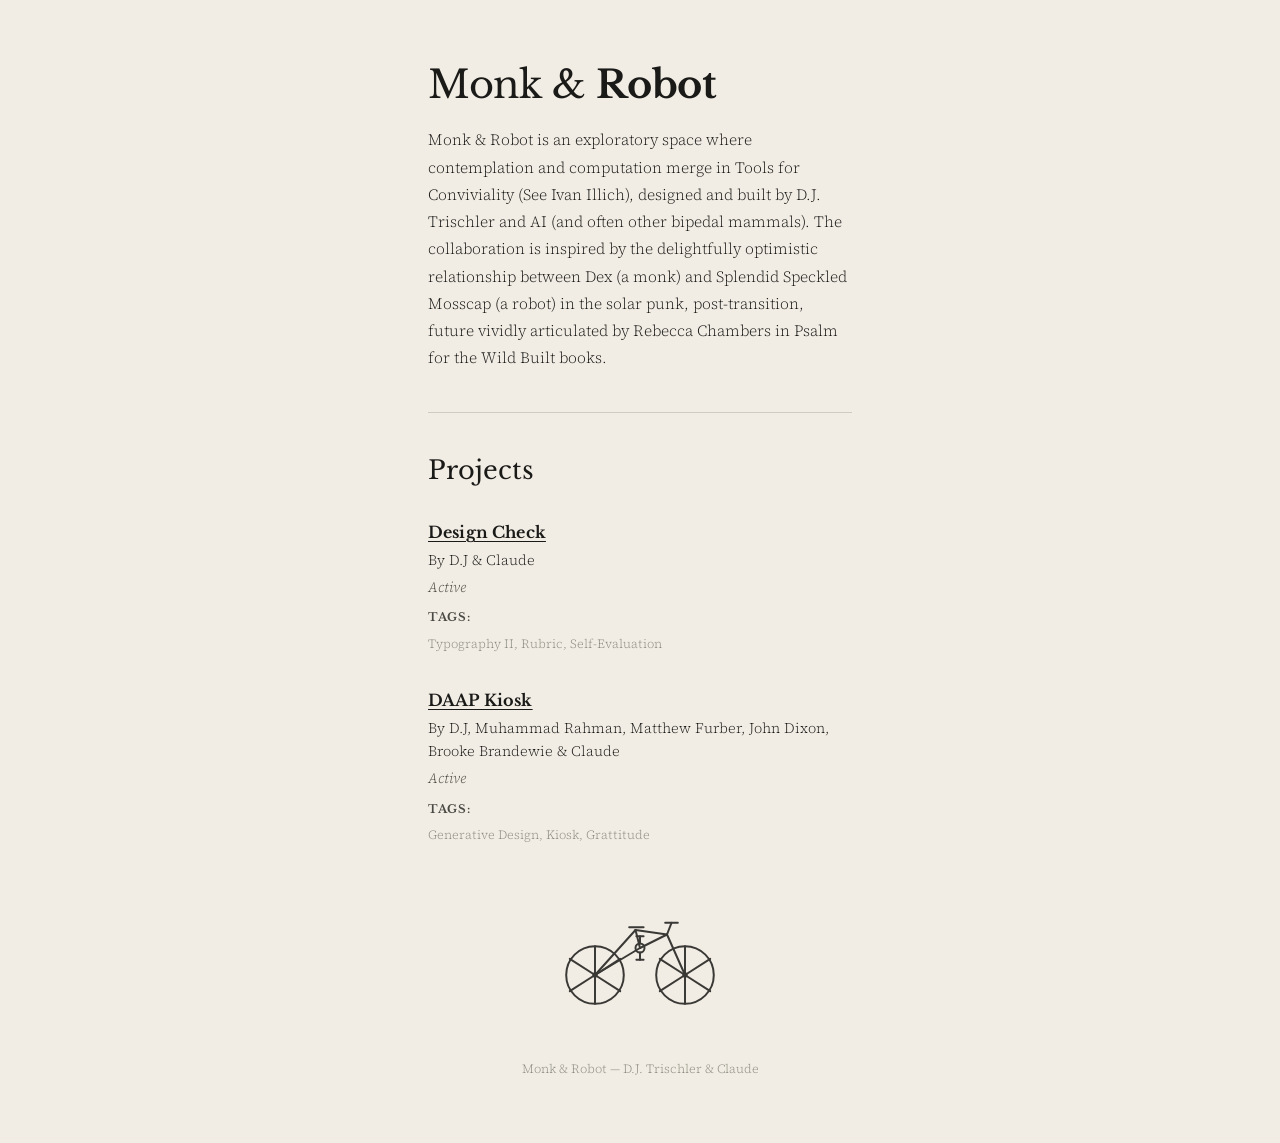
==== index.html @ bfb4215f "First Stab" ====
<!DOCTYPE html>
<html lang="en">
<head>
  <meta charset="UTF-8" />
  <meta name="viewport" content="width=device-width, initial-scale=1.0" />
  <meta name="description" content="Monk & Robot — an exploratory space where contemplation and computation merge." />
  <title>Monk & Robot</title>
  <link rel="stylesheet" href="style.css" />
</head>
<body>

  <header class="site-header">
    <h1 class="site-title">Monk &amp; <strong>Robot</strong></h1>
    <p class="site-description">
      Monk &amp; Robot is an exploratory space where contemplation and computation 
      merge in Tools for Conviviality (See Ivan Illich), designed and built by 
      D.J. Trischler and AI (and often other bipedal mammals). The collaboration 
      is inspired by the delightfully optimistic relationship between Dex (a monk) 
      and Splendid Speckled Mosscap (a robot) in the solar punk, post-transition, 
      future vividly articulated by Rebecca Chambers in Psalm for the Wild Built books.
    </p>
  </header>

  <hr class="divider" />

  <main>
    <section aria-label="Projects">
      <h2 class="section-title">Projects</h2>

      <div class="projects">

        <article class="project">
          <h3 class="project-title">Design Check</h3>
          <p class="project-collaborators">By D.J &amp; Claude</p>
          <p class="project-status">Active</p>
          <div class="project-tags">
            <span class="label">Tags:</span>
            <span class="tags">Typography II, Rubric, Self-Evaluation</span>
          </div>
        </article>

        <article class="project">
          <h3 class="project-title">DAAP Kiosk</h3>
          <p class="project-collaborators">By D.J, Muhammad Rahman, Matthew Furber, John Dixon, Brooke Brandewie &amp; Claude</p>
          <p class="project-status">Active</p>
          <div class="project-tags">
            <span class="label">Tags:</span>
            <span class="tags">Generative Design, Kiosk, Grattitude</span>
          </div>
        </article>

      </div>
    </section>
  </main>

  <!-- Bicycle SVG illustration -->
  <div class="illustration" aria-hidden="true">
    <svg viewBox="0 0 200 120" xmlns="http://www.w3.org/2000/svg" fill="none" stroke="#1a1a18" stroke-width="2.2" stroke-linecap="round" stroke-linejoin="round">
      <!-- Rear wheel -->
      <circle cx="50" cy="80" r="32"/>
      <circle cx="50" cy="80" r="3" fill="#1a1a18" stroke="none"/>
      <!-- Front wheel -->
      <circle cx="150" cy="80" r="32"/>
      <circle cx="150" cy="80" r="3" fill="#1a1a18" stroke="none"/>
      <!-- Frame: chainstay -->
      <line x1="50" y1="80" x2="100" y2="50"/>
      <!-- Frame: seat tube -->
      <line x1="100" y1="50" x2="95" y2="30"/>
      <!-- Frame: top tube -->
      <line x1="95" y1="30" x2="130" y2="35"/>
      <!-- Frame: down tube -->
      <line x1="130" y1="35" x2="100" y2="50"/>
      <!-- Frame: seat stay -->
      <line x1="95" y1="30" x2="50" y2="80"/>
      <!-- Fork -->
      <line x1="130" y1="35" x2="150" y2="80"/>
      <!-- Handlebar stem -->
      <line x1="130" y1="35" x2="135" y2="22"/>
      <!-- Handlebars -->
      <line x1="128" y1="22" x2="142" y2="22"/>
      <!-- Saddle -->
      <line x1="88" y1="27" x2="104" y2="27"/>
      <!-- Pedal crank -->
      <circle cx="100" cy="50" r="5"/>
      <!-- Pedals -->
      <line x1="100" y1="55" x2="100" y2="63"/>
      <line x1="96" y1="63" x2="104" y2="63"/>
      <line x1="100" y1="45" x2="100" y2="37"/>
      <line x1="96" y1="37" x2="104" y2="37"/>
      <!-- Spokes rear -->
      <line x1="50" y1="48" x2="50" y2="80"/>
      <line x1="22" y1="62" x2="50" y2="80"/>
      <line x1="22" y1="98" x2="50" y2="80"/>
      <line x1="50" y1="112" x2="50" y2="80"/>
      <line x1="78" y1="98" x2="50" y2="80"/>
      <line x1="78" y1="62" x2="50" y2="80"/>
      <!-- Spokes front -->
      <line x1="150" y1="48" x2="150" y2="80"/>
      <line x1="122" y1="62" x2="150" y2="80"/>
      <line x1="122" y1="98" x2="150" y2="80"/>
      <line x1="150" y1="112" x2="150" y2="80"/>
      <line x1="178" y1="98" x2="150" y2="80"/>
      <line x1="178" y1="62" x2="150" y2="80"/>
    </svg>
  </div>

  <footer class="site-footer">
    <p>Monk &amp; Robot &mdash; D.J. Trischler &amp; Claude</p>
  </footer>

</body>
</html>
---- style.css ----
@import url('https://fonts.googleapis.com/css2?family=Libre+Baskerville:ital,wght@0,400;0,700;1,400&family=Source+Serif+4:ital,opsz,wght@0,8..60,300;0,8..60,400;1,8..60,300&display=swap');

*, *::before, *::after {
  box-sizing: border-box;
  margin: 0;
  padding: 0;
}

:root {
  --bg: #f2ede4;
  --ink: #1a1a18;
  --ink-muted: #4a4a44;
  --ink-faint: #8a8a80;
  --accent: #1a1a18;
  --max-width: 480px;
  --page-pad: 1.75rem;
}

html {
  font-size: 16px;
  -webkit-font-smoothing: antialiased;
}

body {
  background-color: var(--bg);
  color: var(--ink);
  font-family: 'Source Serif 4', Georgia, serif;
  font-weight: 300;
  line-height: 1.65;
  min-height: 100vh;
  padding: 3rem var(--page-pad) 4rem;
  max-width: var(--max-width);
  margin: 0 auto;
}

/* ── Header ── */
.site-header {
  margin-bottom: 2.5rem;
}

.site-title {
  font-family: 'Libre Baskerville', Georgia, serif;
  font-size: 2rem;
  font-weight: 400;
  letter-spacing: -0.01em;
  line-height: 1.1;
  margin-bottom: 1.25rem;
}

.site-title strong {
  font-weight: 700;
}

.site-description {
  font-size: 0.975rem;
  color: var(--ink);
  line-height: 1.75;
}

/* ── Divider ── */
.divider {
  border: none;
  border-top: 1px solid var(--ink-faint);
  margin: 2.25rem 0;
  opacity: 0.35;
}

/* ── Section headings ── */
.section-title {
  font-family: 'Libre Baskerville', Georgia, serif;
  font-size: 1.6rem;
  font-weight: 400;
  margin-bottom: 1.75rem;
}

/* ── Projects ── */
.projects {
  display: flex;
  flex-direction: column;
  gap: 2rem;
}

.project {
  display: flex;
  flex-direction: column;
  gap: 0.2rem;
}

.project-title {
  font-family: 'Libre Baskerville', Georgia, serif;
  font-size: 1rem;
  font-weight: 700;
  text-decoration: underline;
  text-underline-offset: 3px;
  text-decoration-thickness: 1px;
  letter-spacing: 0.01em;
}

.project-title a {
  color: inherit;
  text-decoration: inherit;
}

.project-title a:hover {
  opacity: 0.65;
}

.project-collaborators {
  font-size: 0.9rem;
  color: var(--ink);
}

.project-status {
  font-size: 0.9rem;
  color: var(--ink-muted);
  font-style: italic;
}

.project-tags {
  margin-top: 0.35rem;
}

.project-tags .label {
  font-size: 0.72rem;
  font-weight: 700;
  font-family: 'Libre Baskerville', serif;
  letter-spacing: 0.06em;
  text-transform: uppercase;
  display: block;
  margin-bottom: 0.1rem;
  color: var(--ink-muted);
}

.project-tags .tags {
  font-size: 0.78rem;
  color: var(--ink-faint);
}

/* ── Bicycle illustration ── */
.illustration {
  margin-top: 3.5rem;
  display: flex;
  justify-content: center;
  opacity: 0.85;
}

.illustration svg {
  width: 180px;
  height: auto;
}

/* ── Footer ── */
.site-footer {
  margin-top: 3rem;
  font-size: 0.78rem;
  color: var(--ink-faint);
  text-align: center;
}

/* ── Responsive ── */
@media (min-width: 600px) {
  body {
    padding-top: 4rem;
  }

  .site-title {
    font-size: 2.4rem;
  }
}
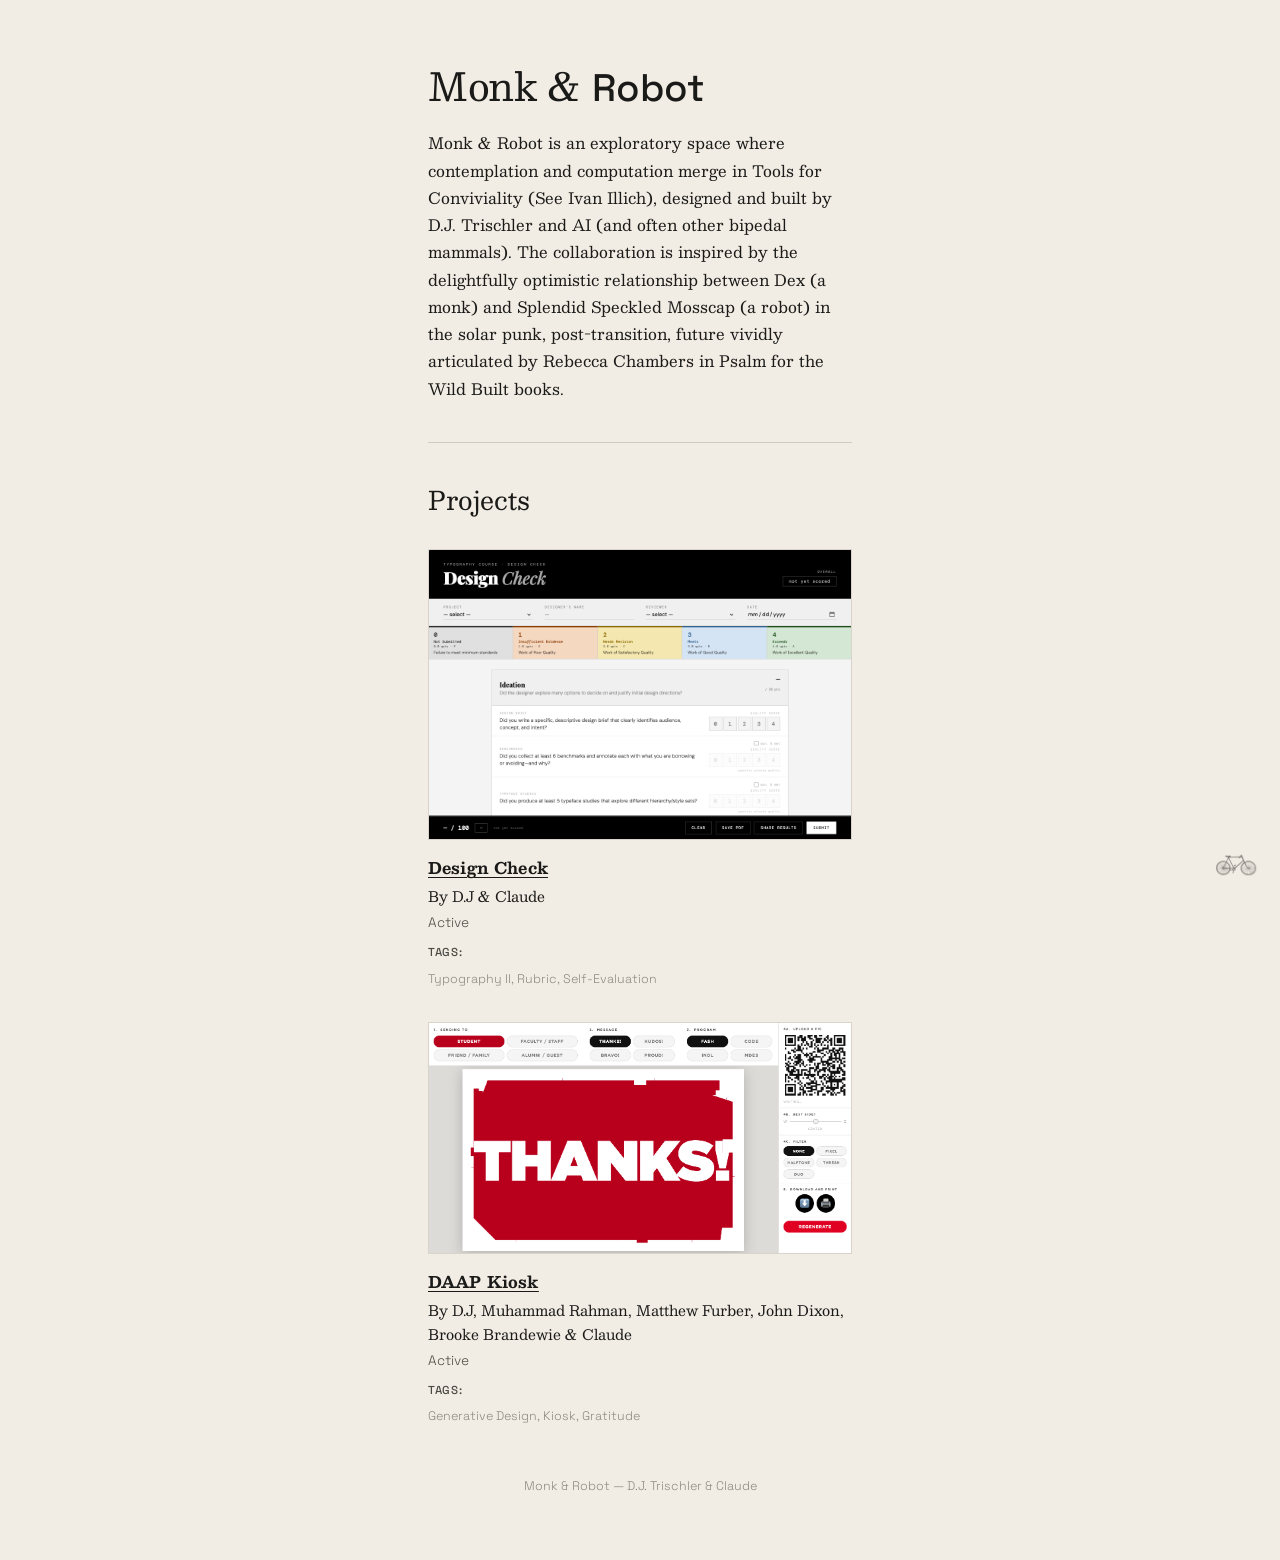
==== commit 7444b4a5: "Update typefaces, add project images and GitHub links, replace bike SVG with PNG Co-Authored-By: Cla" ====
--- a/index.html
+++ b/index.html
@@ -30,7 +30,10 @@
       <div class="projects">
 
         <article class="project">
-          <h3 class="project-title">Design Check</h3>
+          <a href="https://github.com/trischdj/typography-II-rubric" class="project-image-link" target="_blank" rel="noopener">
+            <img src="assets/Design-Check-Hero.png" alt="Design Check screenshot" class="project-image" />
+          </a>
+          <h3 class="project-title"><a href="https://github.com/trischdj/typography-II-rubric" target="_blank" rel="noopener">Design Check</a></h3>
           <p class="project-collaborators">By D.J &amp; Claude</p>
           <p class="project-status">Active</p>
           <div class="project-tags">
@@ -40,12 +43,15 @@
         </article>
 
         <article class="project">
-          <h3 class="project-title">DAAP Kiosk</h3>
+          <a href="https://github.com/trischdj/daap-kiosk" class="project-image-link" target="_blank" rel="noopener">
+            <img src="assets/Kiosk-Hero.png" alt="DAAP Kiosk screenshot" class="project-image" />
+          </a>
+          <h3 class="project-title"><a href="https://github.com/trischdj/daap-kiosk" target="_blank" rel="noopener">DAAP Kiosk</a></h3>
           <p class="project-collaborators">By D.J, Muhammad Rahman, Matthew Furber, John Dixon, Brooke Brandewie &amp; Claude</p>
           <p class="project-status">Active</p>
           <div class="project-tags">
             <span class="label">Tags:</span>
-            <span class="tags">Generative Design, Kiosk, Grattitude</span>
+            <span class="tags">Generative Design, Kiosk, Gratitude</span>
           </div>
         </article>
 
@@ -53,56 +59,8 @@
     </section>
   </main>
 
-  <!-- Bicycle SVG illustration -->
-  <div class="illustration" aria-hidden="true">
-    <svg viewBox="0 0 200 120" xmlns="http://www.w3.org/2000/svg" fill="none" stroke="#1a1a18" stroke-width="2.2" stroke-linecap="round" stroke-linejoin="round">
-      <!-- Rear wheel -->
-      <circle cx="50" cy="80" r="32"/>
-      <circle cx="50" cy="80" r="3" fill="#1a1a18" stroke="none"/>
-      <!-- Front wheel -->
-      <circle cx="150" cy="80" r="32"/>
-      <circle cx="150" cy="80" r="3" fill="#1a1a18" stroke="none"/>
-      <!-- Frame: chainstay -->
-      <line x1="50" y1="80" x2="100" y2="50"/>
-      <!-- Frame: seat tube -->
-      <line x1="100" y1="50" x2="95" y2="30"/>
-      <!-- Frame: top tube -->
-      <line x1="95" y1="30" x2="130" y2="35"/>
-      <!-- Frame: down tube -->
-      <line x1="130" y1="35" x2="100" y2="50"/>
-      <!-- Frame: seat stay -->
-      <line x1="95" y1="30" x2="50" y2="80"/>
-      <!-- Fork -->
-      <line x1="130" y1="35" x2="150" y2="80"/>
-      <!-- Handlebar stem -->
-      <line x1="130" y1="35" x2="135" y2="22"/>
-      <!-- Handlebars -->
-      <line x1="128" y1="22" x2="142" y2="22"/>
-      <!-- Saddle -->
-      <line x1="88" y1="27" x2="104" y2="27"/>
-      <!-- Pedal crank -->
-      <circle cx="100" cy="50" r="5"/>
-      <!-- Pedals -->
-      <line x1="100" y1="55" x2="100" y2="63"/>
-      <line x1="96" y1="63" x2="104" y2="63"/>
-      <line x1="100" y1="45" x2="100" y2="37"/>
-      <line x1="96" y1="37" x2="104" y2="37"/>
-      <!-- Spokes rear -->
-      <line x1="50" y1="48" x2="50" y2="80"/>
-      <line x1="22" y1="62" x2="50" y2="80"/>
-      <line x1="22" y1="98" x2="50" y2="80"/>
-      <line x1="50" y1="112" x2="50" y2="80"/>
-      <line x1="78" y1="98" x2="50" y2="80"/>
-      <line x1="78" y1="62" x2="50" y2="80"/>
-      <!-- Spokes front -->
-      <line x1="150" y1="48" x2="150" y2="80"/>
-      <line x1="122" y1="62" x2="150" y2="80"/>
-      <line x1="122" y1="98" x2="150" y2="80"/>
-      <line x1="150" y1="112" x2="150" y2="80"/>
-      <line x1="178" y1="98" x2="150" y2="80"/>
-      <line x1="178" y1="62" x2="150" y2="80"/>
-    </svg>
-  </div>
+  <!-- Bicycle illustration -->
+  <img src="assets/Bike Image.png" alt="" class="illustration" aria-hidden="true" />
 
   <footer class="site-footer">
     <p>Monk &amp; Robot &mdash; D.J. Trischler &amp; Claude</p>
--- a/style.css
+++ b/style.css
@@ -1,4 +1,4 @@
-@import url('https://fonts.googleapis.com/css2?family=Libre+Baskerville:ital,wght@0,400;0,700;1,400&family=Source+Serif+4:ital,opsz,wght@0,8..60,300;0,8..60,400;1,8..60,300&display=swap');
+@import url('https://fonts.googleapis.com/css2?family=Besley:ital,wght@0,400;0,700;1,400&family=Space+Grotesk:wght@300;400;500&display=swap');
 
 *, *::before, *::after {
   box-sizing: border-box;
@@ -24,7 +24,7 @@
 body {
   background-color: var(--bg);
   color: var(--ink);
-  font-family: 'Source Serif 4', Georgia, serif;
+  font-family: 'Besley', Georgia, serif;
   font-weight: 300;
   line-height: 1.65;
   min-height: 100vh;
@@ -39,7 +39,7 @@
 }
 
 .site-title {
-  font-family: 'Libre Baskerville', Georgia, serif;
+  font-family: 'Besley', Georgia, serif;
   font-size: 2rem;
   font-weight: 400;
   letter-spacing: -0.01em;
@@ -48,7 +48,8 @@
 }
 
 .site-title strong {
-  font-weight: 700;
+  font-family: 'Space Grotesk', sans-serif;
+  font-weight: 500;
 }
 
 .site-description {
@@ -67,10 +68,26 @@
 
 /* ── Section headings ── */
 .section-title {
-  font-family: 'Libre Baskerville', Georgia, serif;
+  font-family: 'Besley', Georgia, serif;
   font-size: 1.6rem;
   font-weight: 400;
   margin-bottom: 1.75rem;
+}
+
+/* ── Project images ── */
+.project-image-link {
+  display: block;
+  margin-bottom: 0.75rem;
+}
+
+.project-image {
+  width: 100%;
+  display: block;
+  border: 1px solid rgba(26, 26, 24, 0.12);
+}
+
+.project-image-link:hover .project-image {
+  opacity: 0.85;
 }
 
 /* ── Projects ── */
@@ -87,7 +104,7 @@
 }
 
 .project-title {
-  font-family: 'Libre Baskerville', Georgia, serif;
+  font-family: 'Besley', Georgia, serif;
   font-size: 1rem;
   font-weight: 700;
   text-decoration: underline;
@@ -111,9 +128,9 @@
 }
 
 .project-status {
-  font-size: 0.9rem;
+  font-size: 0.85rem;
+  font-family: 'Space Grotesk', sans-serif;
   color: var(--ink-muted);
-  font-style: italic;
 }
 
 .project-tags {
@@ -122,8 +139,8 @@
 
 .project-tags .label {
   font-size: 0.72rem;
-  font-weight: 700;
-  font-family: 'Libre Baskerville', serif;
+  font-weight: 500;
+  font-family: 'Space Grotesk', sans-serif;
   letter-spacing: 0.06em;
   text-transform: uppercase;
   display: block;
@@ -133,26 +150,26 @@
 
 .project-tags .tags {
   font-size: 0.78rem;
+  font-family: 'Space Grotesk', sans-serif;
   color: var(--ink-faint);
 }
 
 /* ── Bicycle illustration ── */
 .illustration {
-  margin-top: 3.5rem;
-  display: flex;
-  justify-content: center;
-  opacity: 0.85;
-}
-
-.illustration svg {
-  width: 180px;
+  position: fixed;
+  bottom: 1.25rem;
+  right: 1.25rem;
+  width: 45px;
   height: auto;
+  opacity: 0.6;
+  pointer-events: none;
 }
 
 /* ── Footer ── */
 .site-footer {
   margin-top: 3rem;
   font-size: 0.78rem;
+  font-family: 'Space Grotesk', sans-serif;
   color: var(--ink-faint);
   text-align: center;
 }
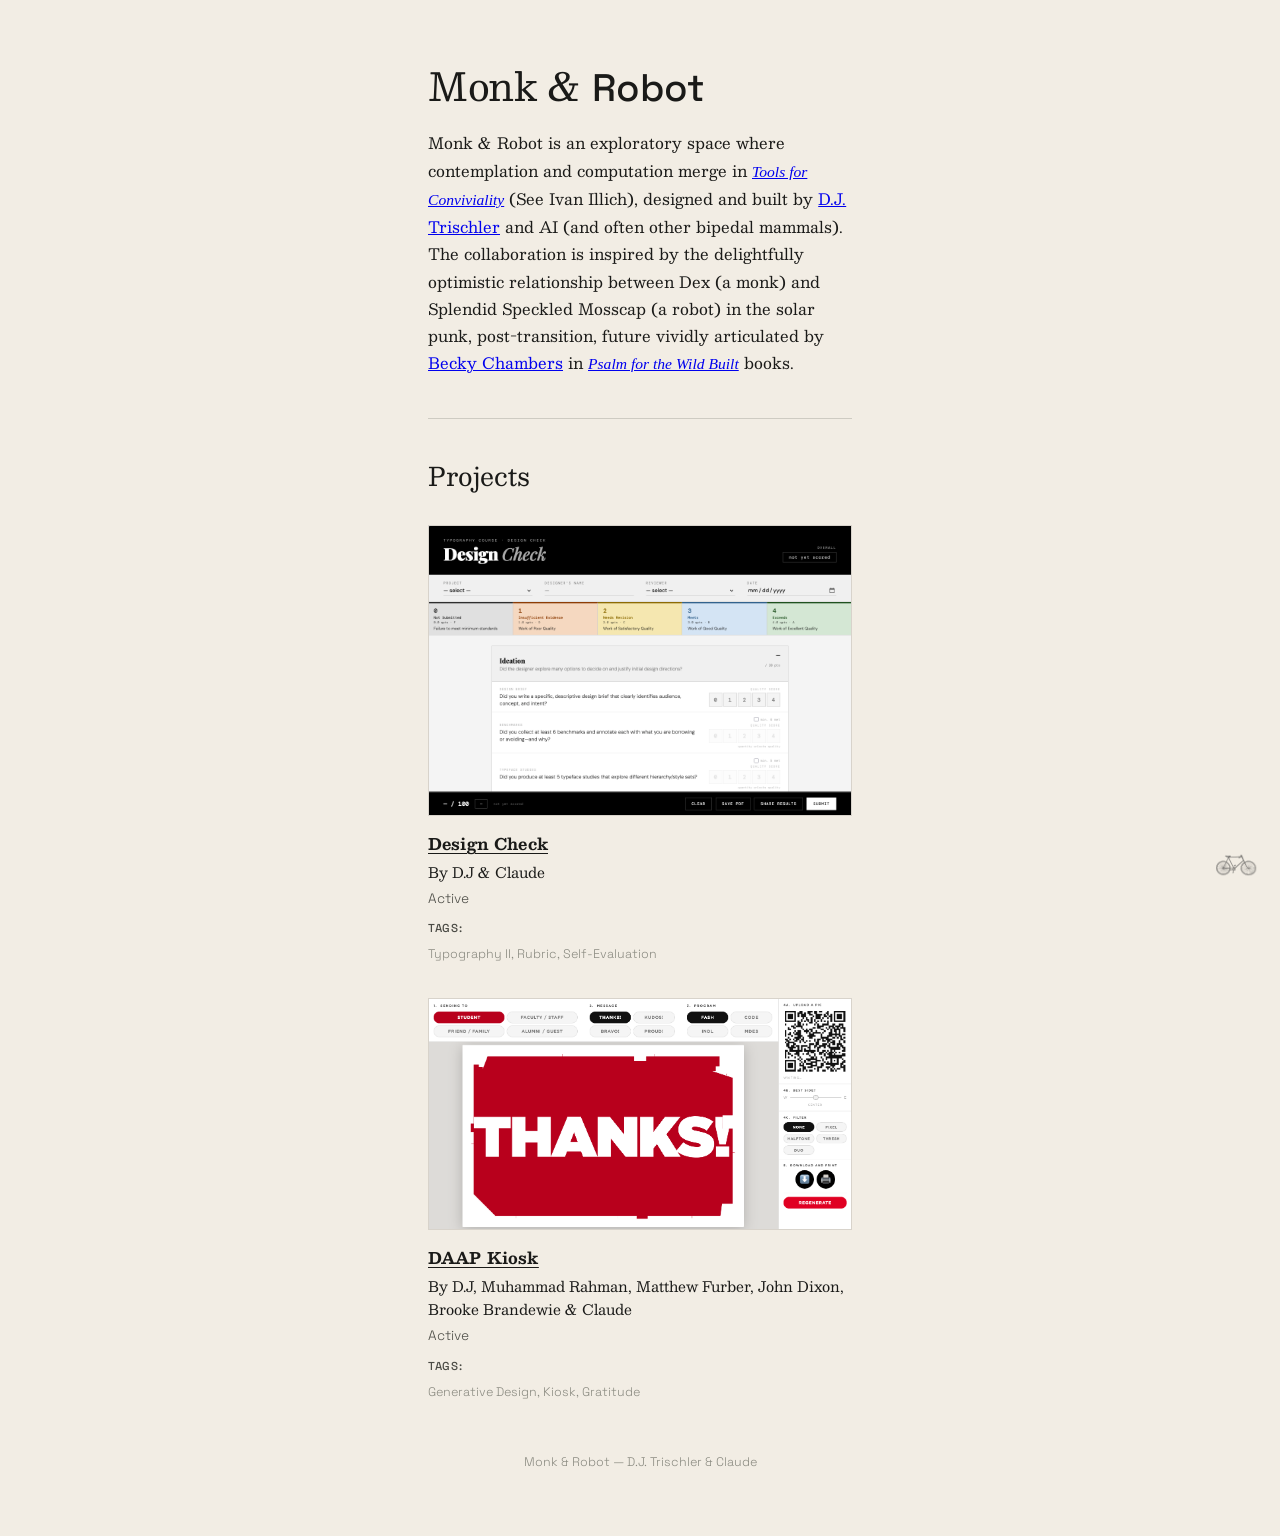
==== commit 1942ac0b: "Add book links, fix Becky Chambers name, link DJ and footer bike updates Co-Authored-By: Claude Sonn" ====
--- a/index.html
+++ b/index.html
@@ -12,12 +12,12 @@
   <header class="site-header">
     <h1 class="site-title">Monk &amp; <strong>Robot</strong></h1>
     <p class="site-description">
-      Monk &amp; Robot is an exploratory space where contemplation and computation 
-      merge in Tools for Conviviality (See Ivan Illich), designed and built by 
-      D.J. Trischler and AI (and often other bipedal mammals). The collaboration 
-      is inspired by the delightfully optimistic relationship between Dex (a monk) 
-      and Splendid Speckled Mosscap (a robot) in the solar punk, post-transition, 
-      future vividly articulated by Rebecca Chambers in Psalm for the Wild Built books.
+      Monk &amp; Robot is an exploratory space where contemplation and computation
+      merge in <a href="https://www.librarything.com/work/60939/t/Tools-for-Conviviality" target="_blank" rel="noopener"><em>Tools for Conviviality</em></a> (See Ivan Illich), designed and built by
+      <a href="https://www.trischlerdesign.com/" target="_blank" rel="noopener">D.J. Trischler</a> and AI (and often other bipedal mammals). The collaboration
+      is inspired by the delightfully optimistic relationship between Dex (a monk)
+      and Splendid Speckled Mosscap (a robot) in the solar punk, post-transition,
+      future vividly articulated by <a href="https://en.wikipedia.org/wiki/Becky_Chambers" target="_blank" rel="noopener">Becky Chambers</a> in <a href="https://www.librarything.com/work/24591029/t/A-Psalm-for-the-Wild-Built" target="_blank" rel="noopener"><em>Psalm for the Wild Built</em></a> books.
     </p>
   </header>
 
@@ -59,10 +59,8 @@
     </section>
   </main>
 
-  <!-- Bicycle illustration -->
-  <img src="assets/Bike Image.png" alt="" class="illustration" aria-hidden="true" />
-
   <footer class="site-footer">
+    <img src="assets/Bike Image.png" alt="" class="illustration" aria-hidden="true" />
     <p>Monk &amp; Robot &mdash; D.J. Trischler &amp; Claude</p>
   </footer>
 
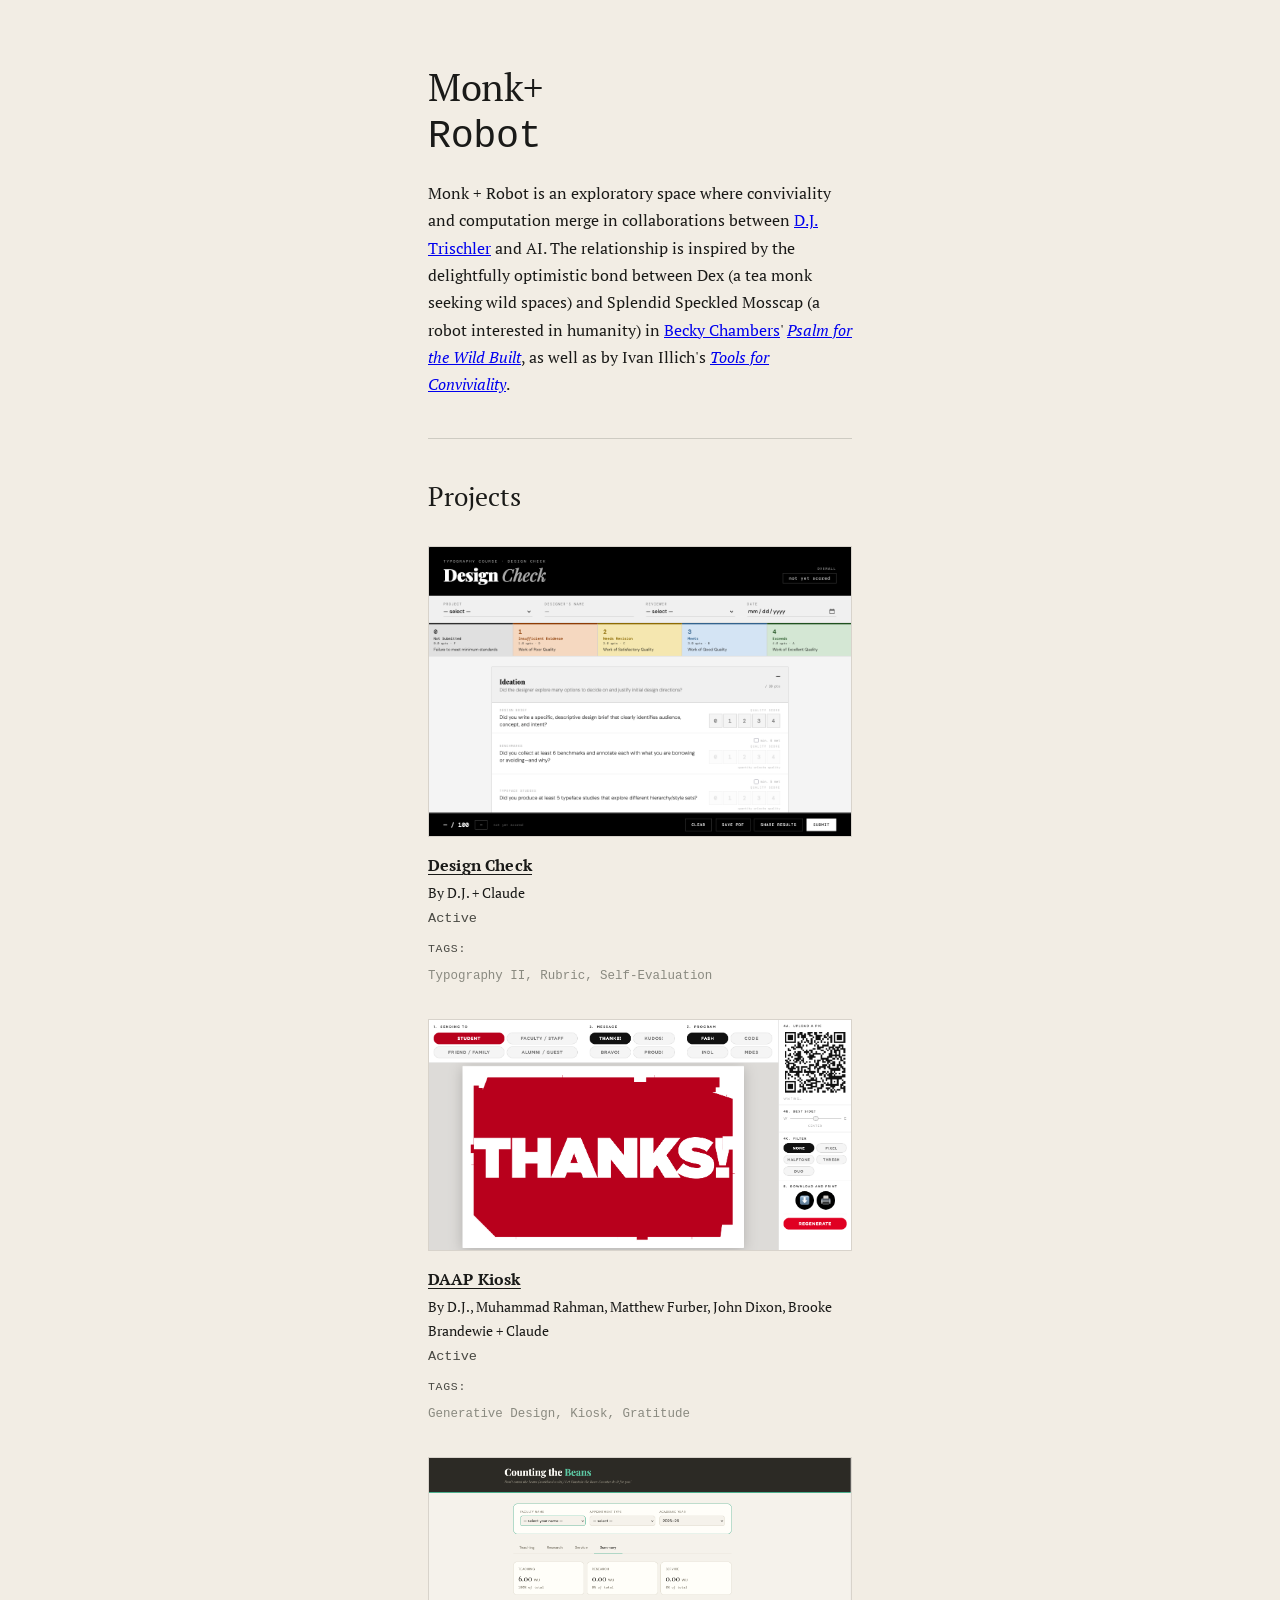
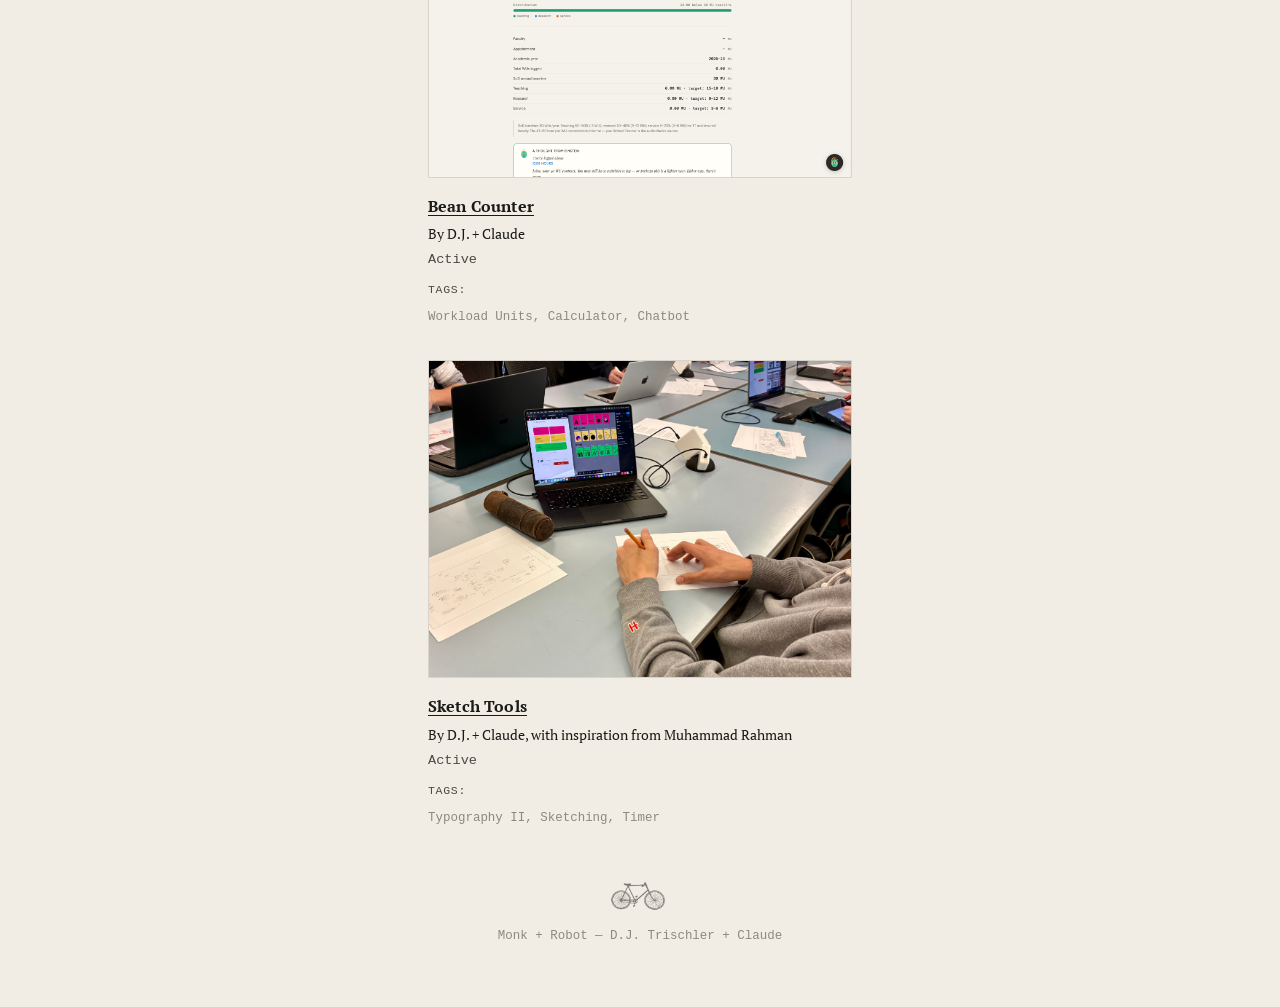
==== commit f8a70e6b: "Update typefaces, opening paragraph, title, and add two projects - Switch Besley → PT Serif, Space G" ====
--- a/index.html
+++ b/index.html
@@ -3,21 +3,21 @@
 <head>
   <meta charset="UTF-8" />
   <meta name="viewport" content="width=device-width, initial-scale=1.0" />
-  <meta name="description" content="Monk & Robot — an exploratory space where contemplation and computation merge." />
-  <title>Monk & Robot</title>
+  <meta name="description" content="Monk + Robot — an exploratory space where contemplation and computation merge." />
+  <title>Monk + Robot</title>
   <link rel="stylesheet" href="style.css" />
 </head>
 <body>
 
   <header class="site-header">
-    <h1 class="site-title">Monk &amp; <strong>Robot</strong></h1>
+    <h1 class="site-title">Monk+<br><strong>Robot</strong></h1>
     <p class="site-description">
-      Monk &amp; Robot is an exploratory space where contemplation and computation
-      merge in <a href="https://www.librarything.com/work/60939/t/Tools-for-Conviviality" target="_blank" rel="noopener"><em>Tools for Conviviality</em></a> (See Ivan Illich), designed and built by
-      <a href="https://www.trischlerdesign.com/" target="_blank" rel="noopener">D.J. Trischler</a> and AI (and often other bipedal mammals). The collaboration
-      is inspired by the delightfully optimistic relationship between Dex (a monk)
-      and Splendid Speckled Mosscap (a robot) in the solar punk, post-transition,
-      future vividly articulated by <a href="https://en.wikipedia.org/wiki/Becky_Chambers" target="_blank" rel="noopener">Becky Chambers</a> in <a href="https://www.librarything.com/work/24591029/t/A-Psalm-for-the-Wild-Built" target="_blank" rel="noopener"><em>Psalm for the Wild Built</em></a> books.
+      Monk + Robot is an exploratory space where conviviality and computation
+      merge in collaborations between <a href="https://www.trischlerdesign.com/" target="_blank" rel="noopener">D.J. Trischler</a> and AI. The relationship
+      is inspired by the delightfully optimistic bond between Dex (a tea monk seeking wild spaces)
+      and Splendid Speckled Mosscap (a robot interested in humanity) in
+      <a href="https://en.wikipedia.org/wiki/Becky_Chambers" target="_blank" rel="noopener">Becky Chambers</a>' <a href="https://www.librarything.com/work/24591029/t/A-Psalm-for-the-Wild-Built" target="_blank" rel="noopener"><em>Psalm for the Wild Built</em></a>,
+      as well as by Ivan Illich's <a href="https://www.librarything.com/work/60939/t/Tools-for-Conviviality" target="_blank" rel="noopener"><em>Tools for Conviviality</em></a>.
     </p>
   </header>
 
@@ -34,7 +34,7 @@
             <img src="assets/Design-Check-Hero.png" alt="Design Check screenshot" class="project-image" />
           </a>
           <h3 class="project-title"><a href="https://github.com/trischdj/typography-II-rubric" target="_blank" rel="noopener">Design Check</a></h3>
-          <p class="project-collaborators">By D.J &amp; Claude</p>
+          <p class="project-collaborators">By D.J. + Claude</p>
           <p class="project-status">Active</p>
           <div class="project-tags">
             <span class="label">Tags:</span>
@@ -47,11 +47,37 @@
             <img src="assets/Kiosk-Hero.png" alt="DAAP Kiosk screenshot" class="project-image" />
           </a>
           <h3 class="project-title"><a href="https://github.com/trischdj/daap-kiosk" target="_blank" rel="noopener">DAAP Kiosk</a></h3>
-          <p class="project-collaborators">By D.J, Muhammad Rahman, Matthew Furber, John Dixon, Brooke Brandewie &amp; Claude</p>
+          <p class="project-collaborators">By D.J., Muhammad Rahman, Matthew Furber, John Dixon, Brooke Brandewie + Claude</p>
           <p class="project-status">Active</p>
           <div class="project-tags">
             <span class="label">Tags:</span>
             <span class="tags">Generative Design, Kiosk, Gratitude</span>
+          </div>
+        </article>
+
+        <article class="project">
+          <a href="https://trischdj.github.io/bean-counter/" class="project-image-link" target="_blank" rel="noopener">
+            <img src="assets/Bean-Counter-Hero.png" alt="Bean Counter screenshot" class="project-image" />
+          </a>
+          <h3 class="project-title"><a href="https://trischdj.github.io/bean-counter/" target="_blank" rel="noopener">Bean Counter</a></h3>
+          <p class="project-collaborators">By D.J. + Claude</p>
+          <p class="project-status">Active</p>
+          <div class="project-tags">
+            <span class="label">Tags:</span>
+            <span class="tags">Workload Units, Calculator, Chatbot</span>
+          </div>
+        </article>
+
+        <article class="project">
+          <a href="https://trischdj.github.io/Sketch-Tool/" class="project-image-link" target="_blank" rel="noopener">
+            <img src="assets/Sketch-Tools-Hero.jpg" alt="Sketch Tools screenshot" class="project-image" />
+          </a>
+          <h3 class="project-title"><a href="https://trischdj.github.io/Sketch-Tool/" target="_blank" rel="noopener">Sketch Tools</a></h3>
+          <p class="project-collaborators">By D.J. + Claude, with inspiration from Muhammad Rahman</p>
+          <p class="project-status">Active</p>
+          <div class="project-tags">
+            <span class="label">Tags:</span>
+            <span class="tags">Typography II, Sketching, Timer</span>
           </div>
         </article>
 
@@ -61,7 +87,7 @@
 
   <footer class="site-footer">
     <img src="assets/Bike Image.png" alt="" class="illustration" aria-hidden="true" />
-    <p>Monk &amp; Robot &mdash; D.J. Trischler &amp; Claude</p>
+    <p>Monk + Robot &mdash; D.J. Trischler + Claude</p>
   </footer>
 
 </body>
--- a/style.css
+++ b/style.css
@@ -1,4 +1,4 @@
-@import url('https://fonts.googleapis.com/css2?family=Besley:ital,wght@0,400;0,700;1,400&family=Space+Grotesk:wght@300;400;500&display=swap');
+@import url('https://fonts.googleapis.com/css2?family=PT+Serif:ital,wght@0,400;0,700;1,400&family=PT+Mono&display=swap');
 
 *, *::before, *::after {
   box-sizing: border-box;
@@ -24,7 +24,7 @@
 body {
   background-color: var(--bg);
   color: var(--ink);
-  font-family: 'Besley', Georgia, serif;
+  font-family: 'PT Serif', Georgia, serif;
   font-weight: 300;
   line-height: 1.65;
   min-height: 100vh;
@@ -39,16 +39,16 @@
 }
 
 .site-title {
-  font-family: 'Besley', Georgia, serif;
+  font-family: 'PT Serif', Georgia, serif;
   font-size: 2rem;
   font-weight: 400;
   letter-spacing: -0.01em;
-  line-height: 1.1;
+  line-height: 1.2;
   margin-bottom: 1.25rem;
 }
 
 .site-title strong {
-  font-family: 'Space Grotesk', sans-serif;
+  font-family: 'PT Mono', monospace;
   font-weight: 500;
 }
 
@@ -68,7 +68,7 @@
 
 /* ── Section headings ── */
 .section-title {
-  font-family: 'Besley', Georgia, serif;
+  font-family: 'PT Serif', Georgia, serif;
   font-size: 1.6rem;
   font-weight: 400;
   margin-bottom: 1.75rem;
@@ -104,7 +104,7 @@
 }
 
 .project-title {
-  font-family: 'Besley', Georgia, serif;
+  font-family: 'PT Serif', Georgia, serif;
   font-size: 1rem;
   font-weight: 700;
   text-decoration: underline;
@@ -129,7 +129,7 @@
 
 .project-status {
   font-size: 0.85rem;
-  font-family: 'Space Grotesk', sans-serif;
+  font-family: 'PT Mono', monospace;
   color: var(--ink-muted);
 }
 
@@ -140,7 +140,7 @@
 .project-tags .label {
   font-size: 0.72rem;
   font-weight: 500;
-  font-family: 'Space Grotesk', sans-serif;
+  font-family: 'PT Mono', monospace;
   letter-spacing: 0.06em;
   text-transform: uppercase;
   display: block;
@@ -150,26 +150,24 @@
 
 .project-tags .tags {
   font-size: 0.78rem;
-  font-family: 'Space Grotesk', sans-serif;
+  font-family: 'PT Mono', monospace;
   color: var(--ink-faint);
 }
 
 /* ── Bicycle illustration ── */
 .illustration {
-  position: fixed;
-  bottom: 1.25rem;
-  right: 1.25rem;
-  width: 45px;
+  display: block;
+  width: 60px;
   height: auto;
+  margin: 0 auto 0.6rem;
   opacity: 0.6;
-  pointer-events: none;
 }
 
 /* ── Footer ── */
 .site-footer {
   margin-top: 3rem;
   font-size: 0.78rem;
-  font-family: 'Space Grotesk', sans-serif;
+  font-family: 'PT Mono', monospace;
   color: var(--ink-faint);
   text-align: center;
 }
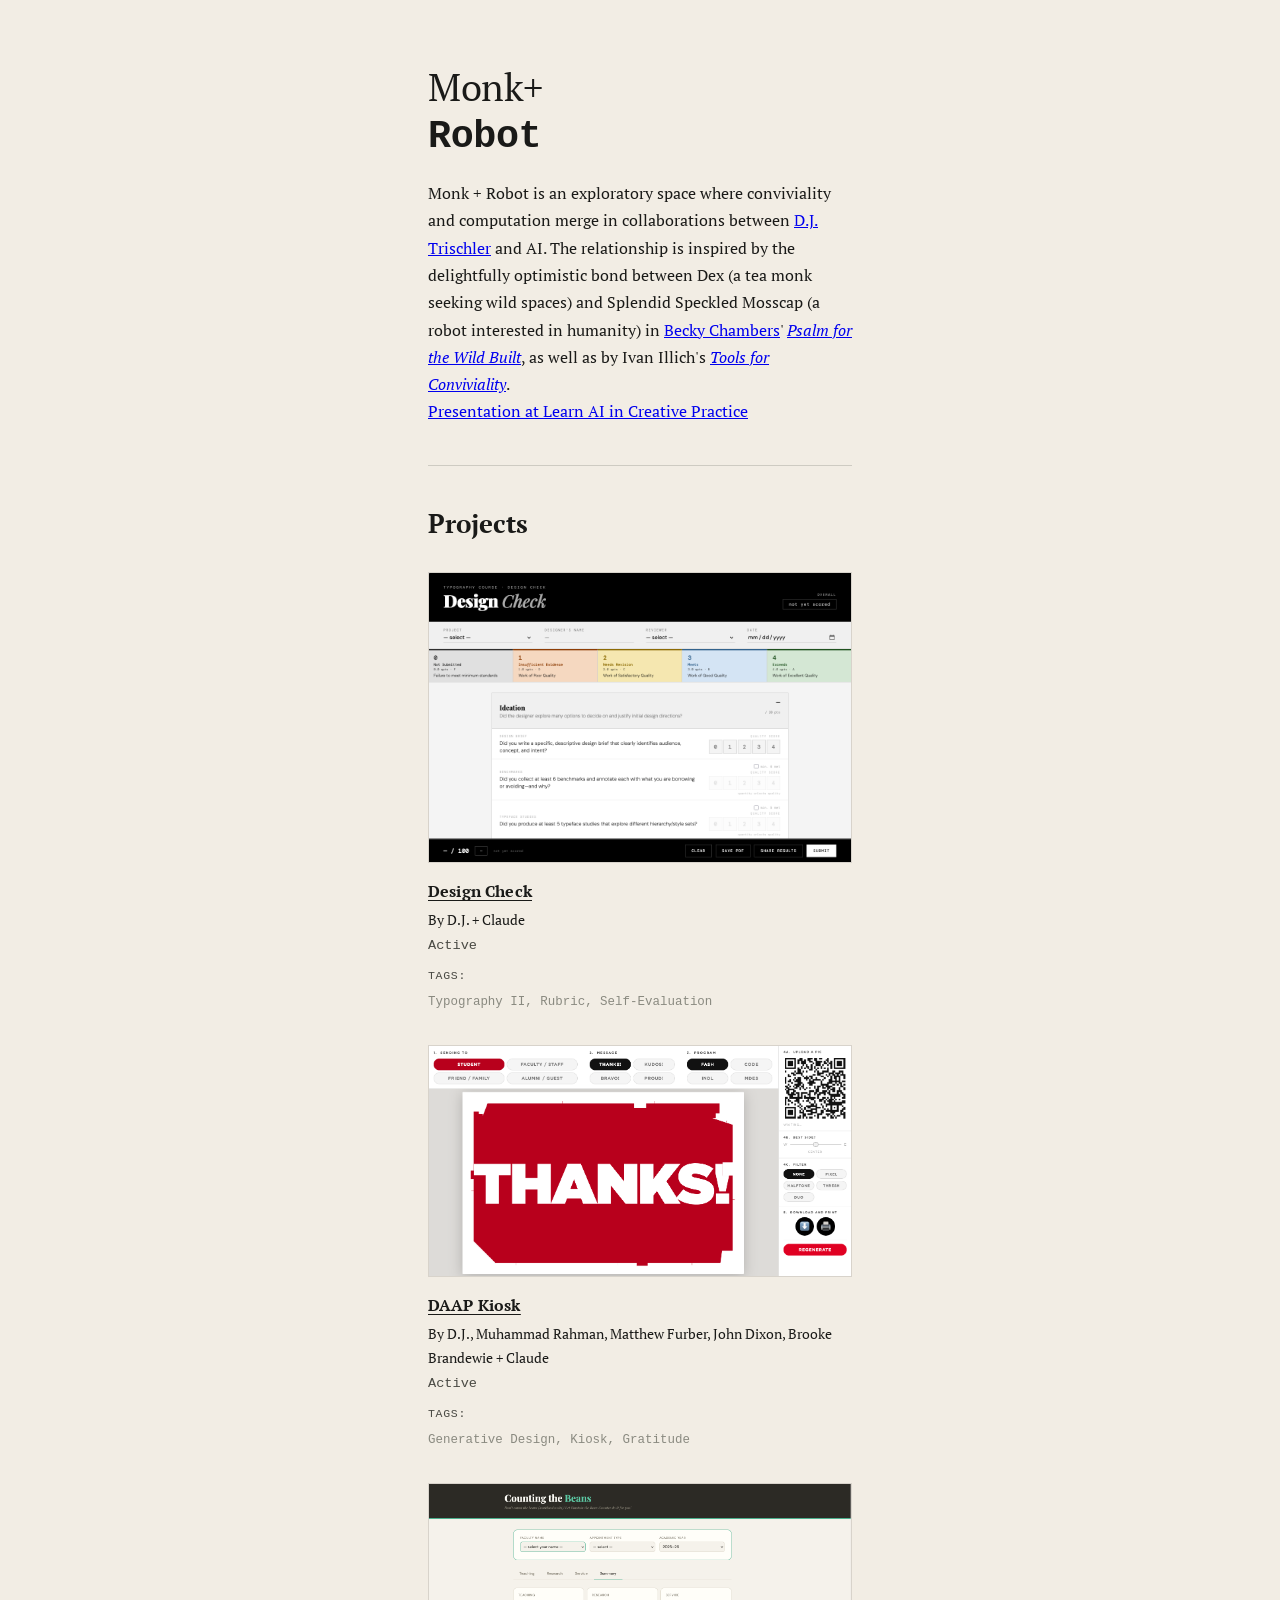
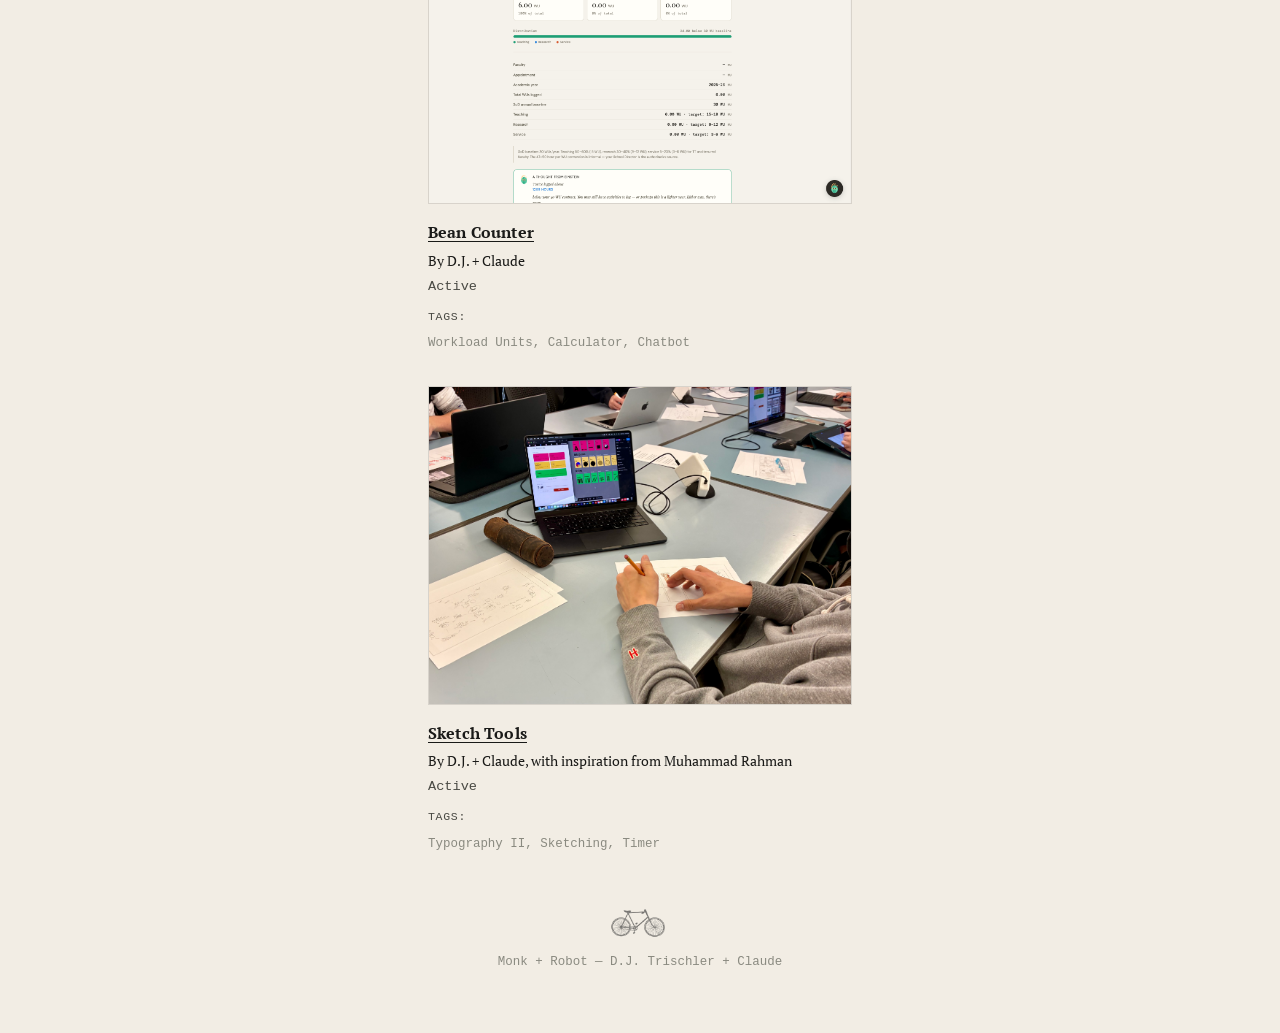
==== commit 0dcaf3c5: "Add presentation link and Building Convivial Tools slide deck Co-Authored-By: Claude Sonnet 4.6 <nor" ====
--- a/index.html
+++ b/index.html
@@ -19,6 +19,7 @@
       <a href="https://en.wikipedia.org/wiki/Becky_Chambers" target="_blank" rel="noopener">Becky Chambers</a>' <a href="https://www.librarything.com/work/24591029/t/A-Psalm-for-the-Wild-Built" target="_blank" rel="noopener"><em>Psalm for the Wild Built</em></a>,
       as well as by Ivan Illich's <a href="https://www.librarything.com/work/60939/t/Tools-for-Conviviality" target="_blank" rel="noopener"><em>Tools for Conviviality</em></a>.
     </p>
+    <p class="site-presentation"><a href="presentation/Building Convivial Tools v2.html">Presentation at Learn AI in Creative Practice</a></p>
   </header>
 
   <hr class="divider" />
@@ -56,10 +57,10 @@
         </article>
 
         <article class="project">
-          <a href="https://trischdj.github.io/bean-counter/" class="project-image-link" target="_blank" rel="noopener">
+          <a href="https://github.com/trischdj/bean-counter" class="project-image-link" target="_blank" rel="noopener">
             <img src="assets/Bean-Counter-Hero.png" alt="Bean Counter screenshot" class="project-image" />
           </a>
-          <h3 class="project-title"><a href="https://trischdj.github.io/bean-counter/" target="_blank" rel="noopener">Bean Counter</a></h3>
+          <h3 class="project-title"><a href="https://github.com/trischdj/bean-counter" target="_blank" rel="noopener">Bean Counter</a></h3>
           <p class="project-collaborators">By D.J. + Claude</p>
           <p class="project-status">Active</p>
           <div class="project-tags">
@@ -69,10 +70,10 @@
         </article>
 
         <article class="project">
-          <a href="https://trischdj.github.io/Sketch-Tool/" class="project-image-link" target="_blank" rel="noopener">
+          <a href="https://github.com/trischdj/Sketch-Tool" class="project-image-link" target="_blank" rel="noopener">
             <img src="assets/Sketch-Tools-Hero.jpg" alt="Sketch Tools screenshot" class="project-image" />
           </a>
-          <h3 class="project-title"><a href="https://trischdj.github.io/Sketch-Tool/" target="_blank" rel="noopener">Sketch Tools</a></h3>
+          <h3 class="project-title"><a href="https://github.com/trischdj/Sketch-Tool" target="_blank" rel="noopener">Sketch Tools</a></h3>
           <p class="project-collaborators">By D.J. + Claude, with inspiration from Muhammad Rahman</p>
           <p class="project-status">Active</p>
           <div class="project-tags">
--- a/style.css
+++ b/style.css
@@ -49,7 +49,7 @@
 
 .site-title strong {
   font-family: 'PT Mono', monospace;
-  font-weight: 500;
+  font-weight: 700;
 }
 
 .site-description {
@@ -70,7 +70,7 @@
 .section-title {
   font-family: 'PT Serif', Georgia, serif;
   font-size: 1.6rem;
-  font-weight: 400;
+  font-weight: 700;
   margin-bottom: 1.75rem;
 }
 
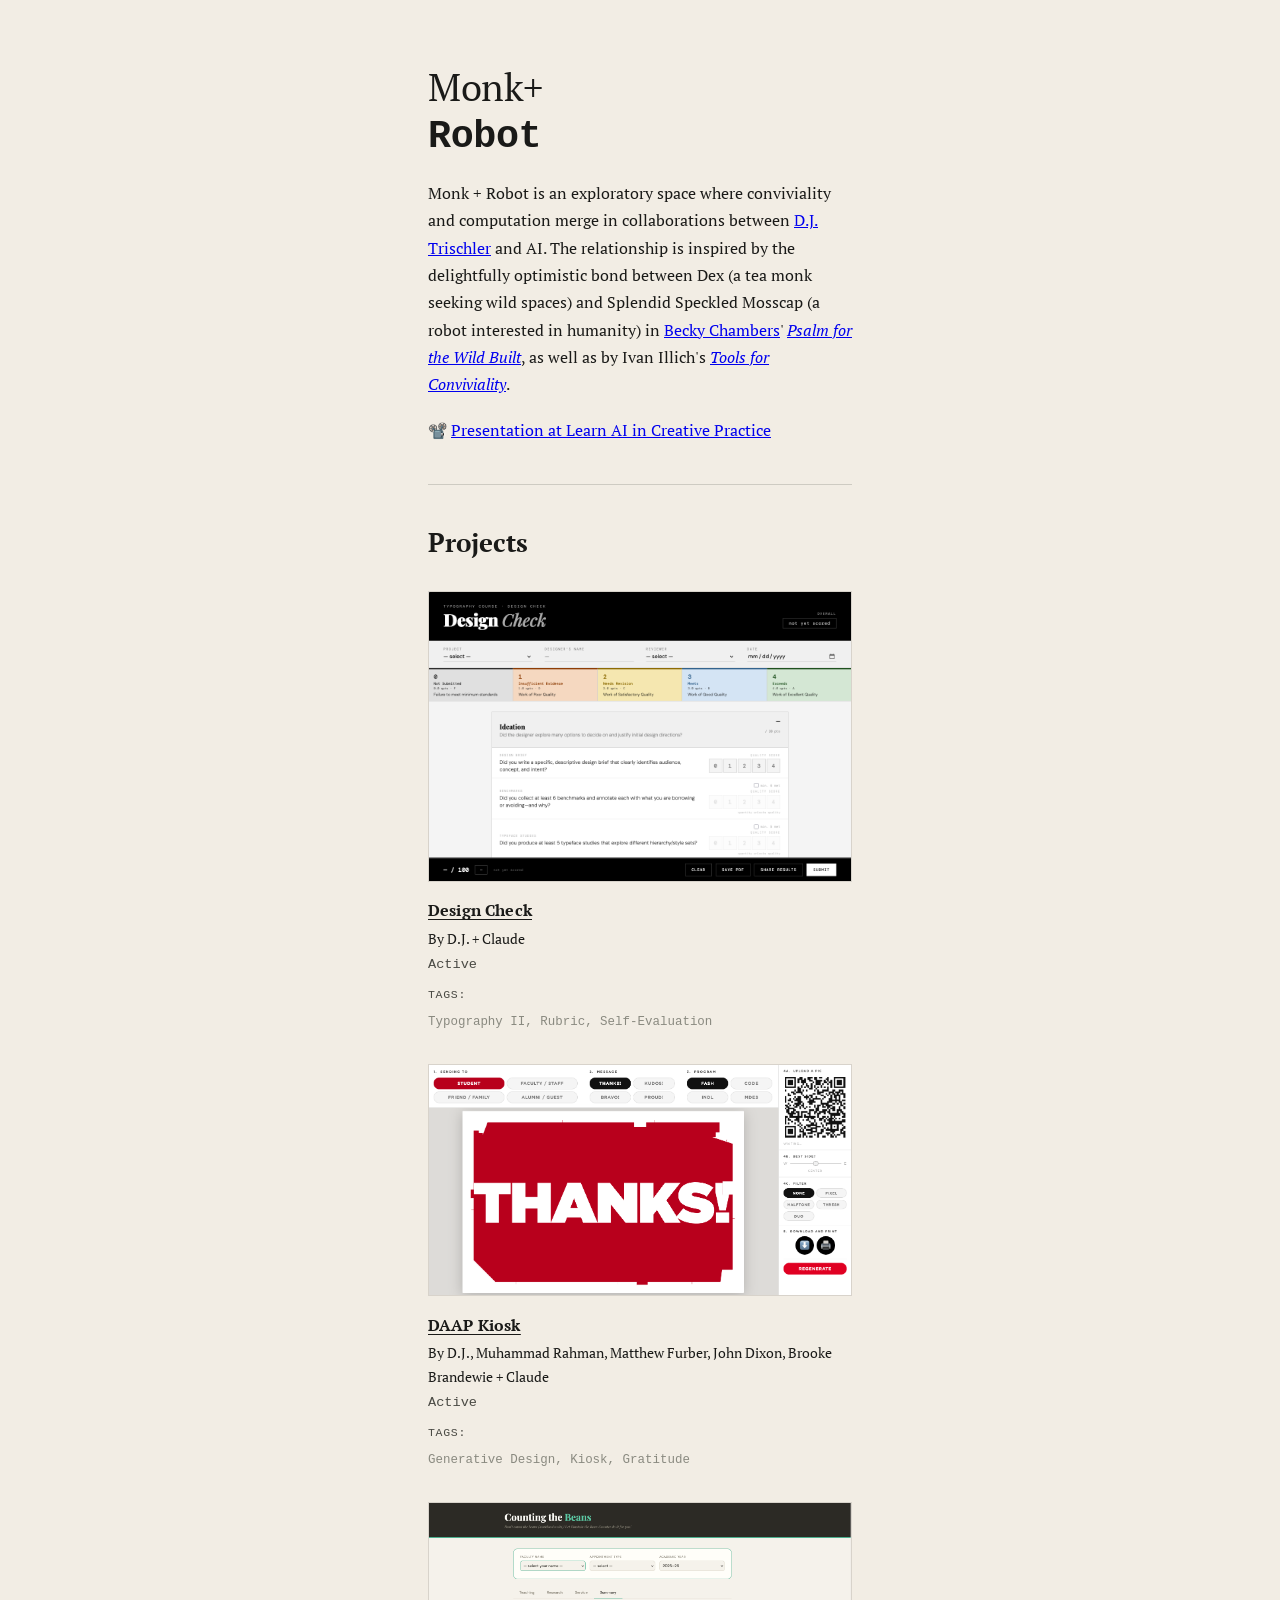
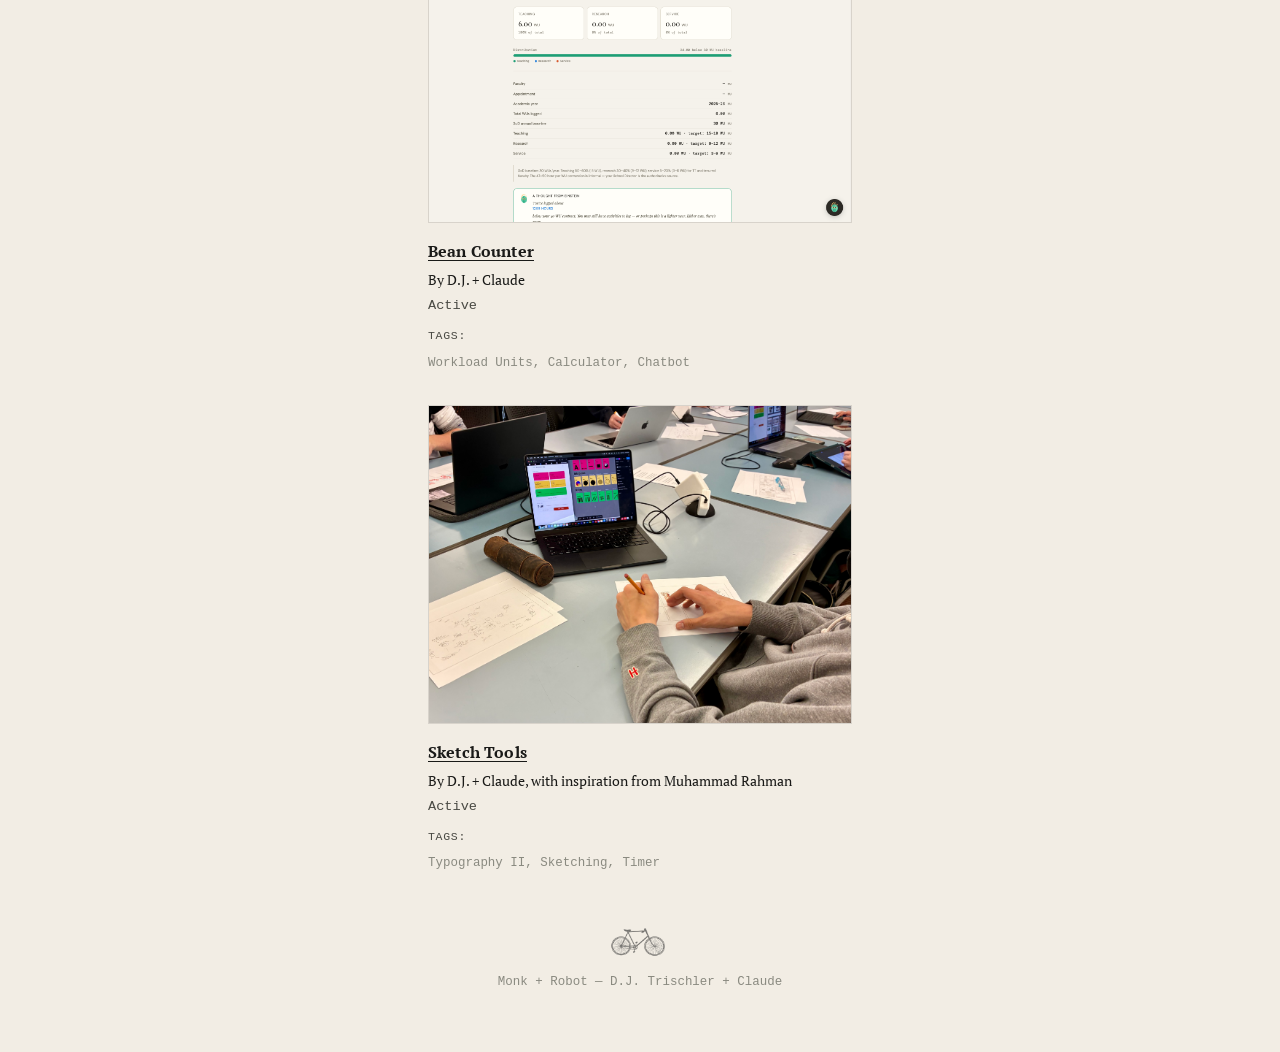
==== commit 6af3cc17: "Add spacing and emoji before presentation link Co-Authored-By: Claude Sonnet 4.6 <noreply@anthropic." ====
--- a/index.html
+++ b/index.html
@@ -19,7 +19,7 @@
       <a href="https://en.wikipedia.org/wiki/Becky_Chambers" target="_blank" rel="noopener">Becky Chambers</a>' <a href="https://www.librarything.com/work/24591029/t/A-Psalm-for-the-Wild-Built" target="_blank" rel="noopener"><em>Psalm for the Wild Built</em></a>,
       as well as by Ivan Illich's <a href="https://www.librarything.com/work/60939/t/Tools-for-Conviviality" target="_blank" rel="noopener"><em>Tools for Conviviality</em></a>.
     </p>
-    <p class="site-presentation"><a href="presentation/Building Convivial Tools v2.html">Presentation at Learn AI in Creative Practice</a></p>
+    <p class="site-presentation">📽️ <a href="presentation/Building Convivial Tools v2.html">Presentation at Learn AI in Creative Practice</a></p>
   </header>
 
   <hr class="divider" />
--- a/style.css
+++ b/style.css
@@ -56,6 +56,11 @@
   font-size: 0.975rem;
   color: var(--ink);
   line-height: 1.75;
+}
+
+.site-presentation {
+  margin-top: 1.25rem;
+  font-size: 0.975rem;
 }
 
 /* ── Divider ── */
